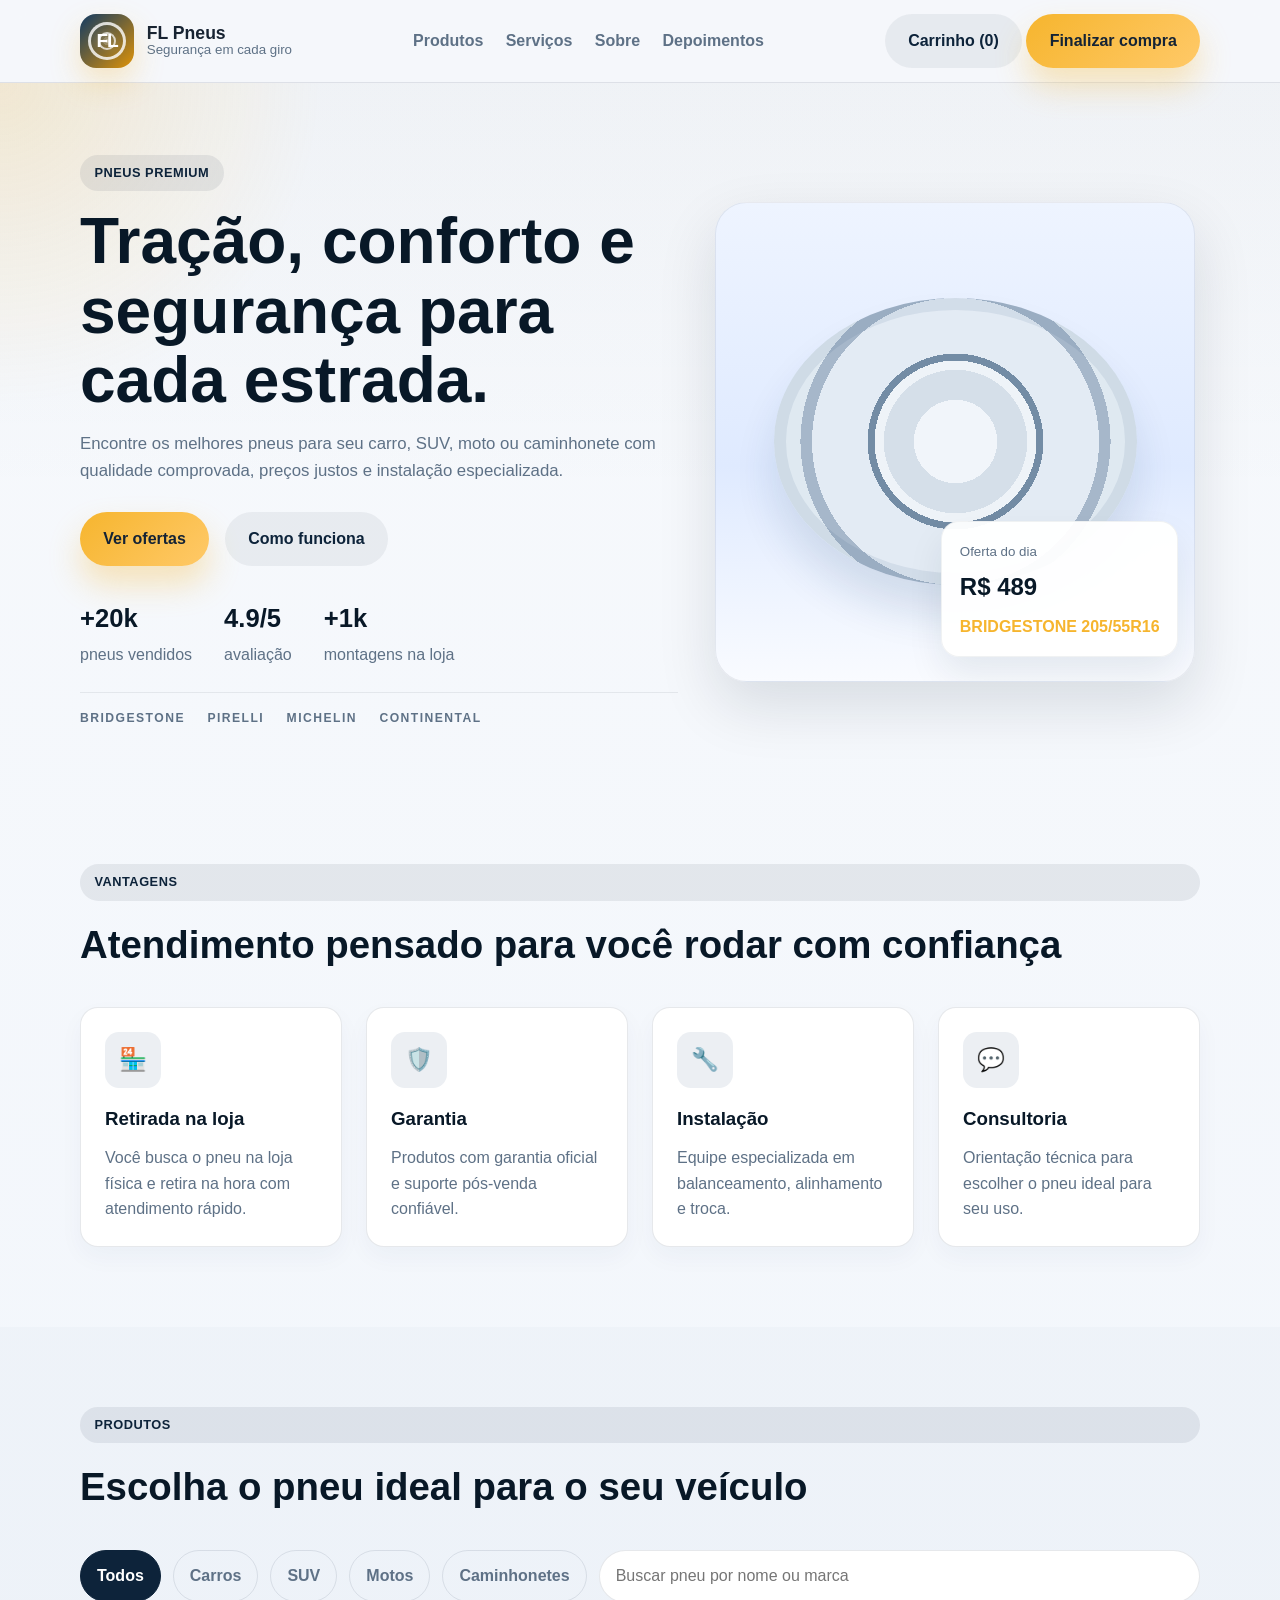
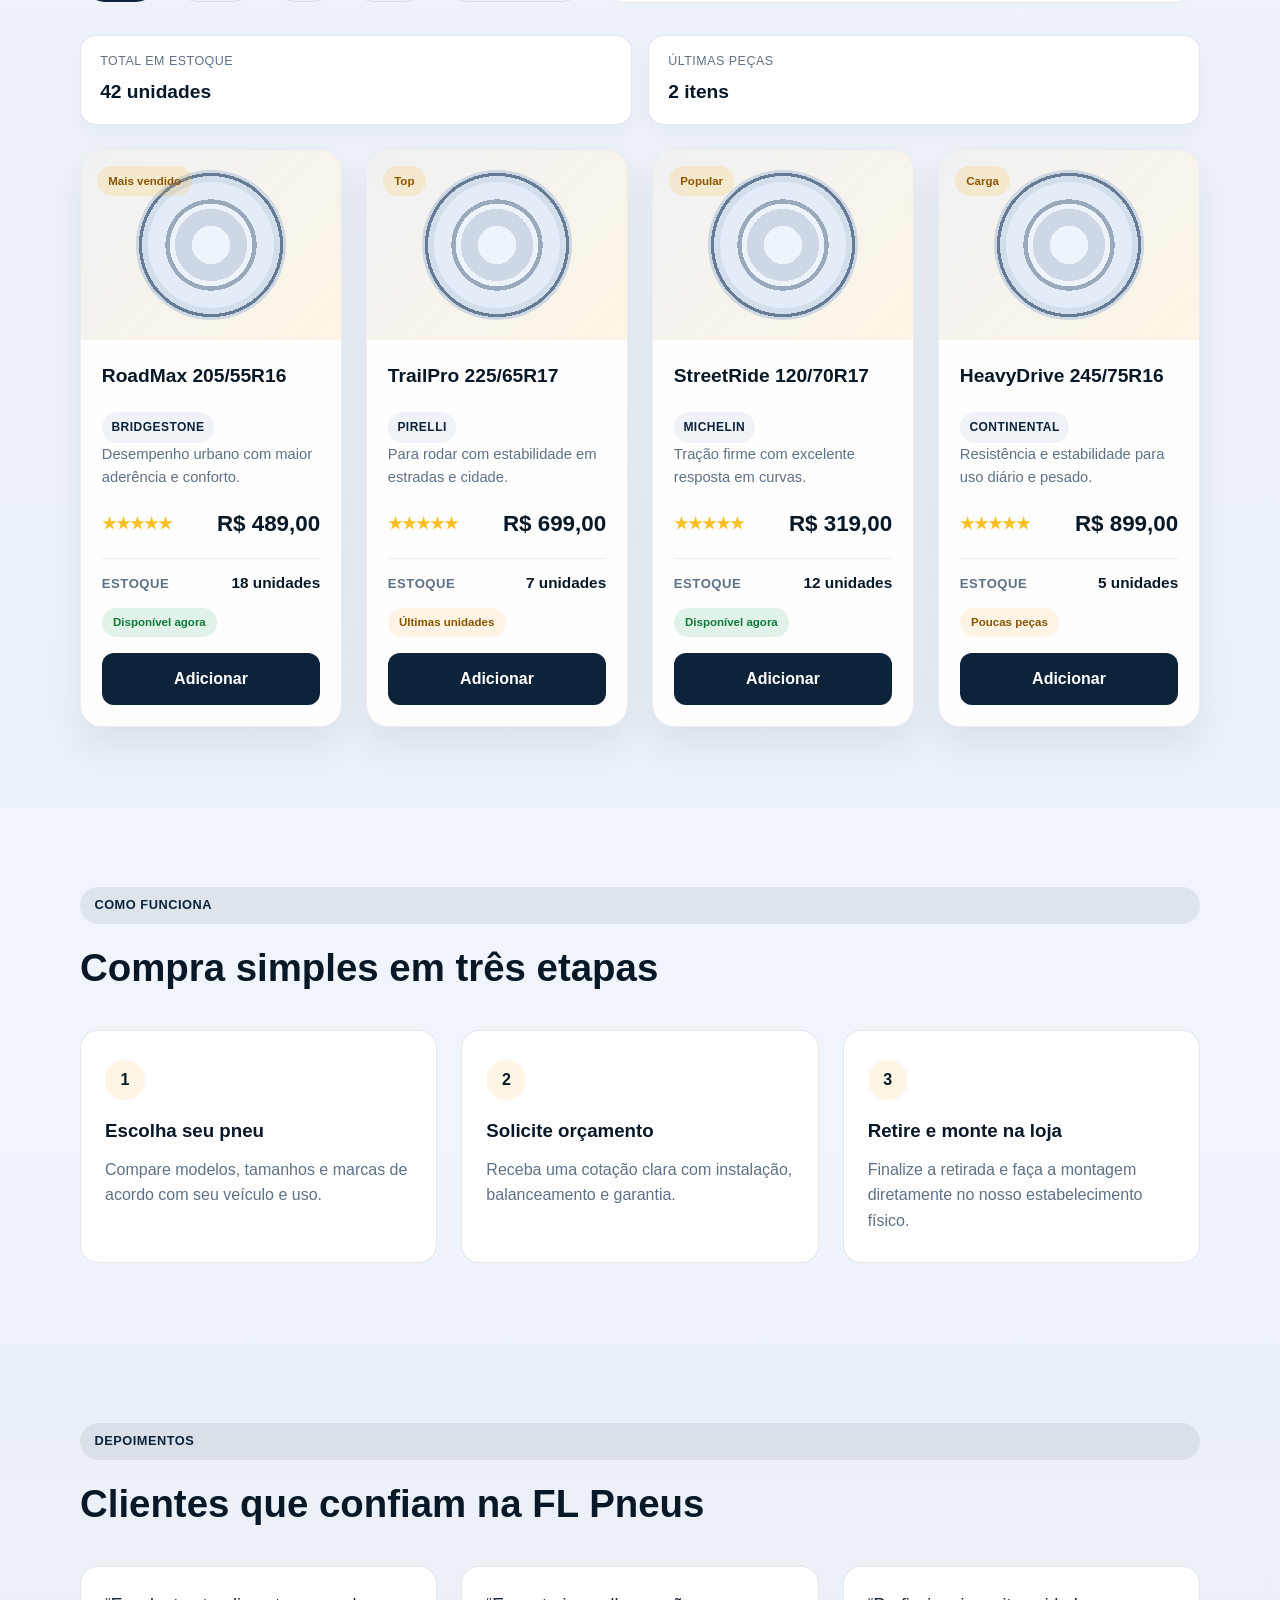
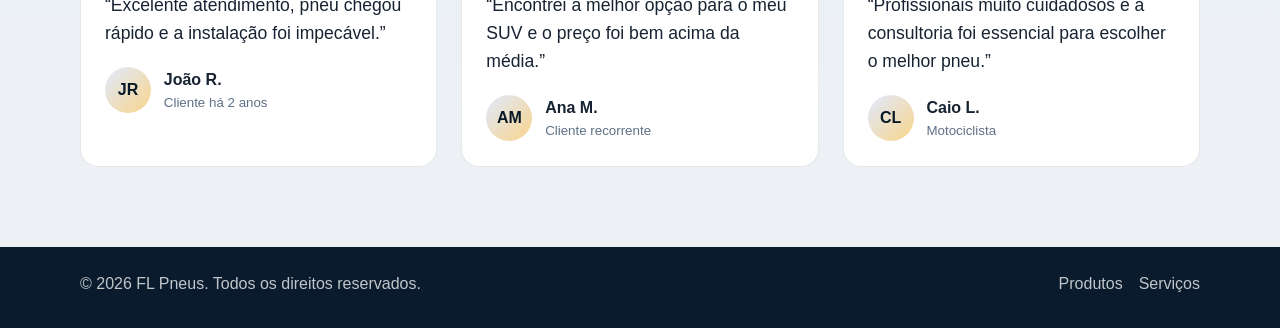
==== index.html @ 1fba789c "Publish FL Pneus static demo" ====
<!DOCTYPE html>
<html lang="pt-BR">
  <head>
    <meta charset="UTF-8" />
    <meta name="viewport" content="width=device-width, initial-scale=1.0" />
    <meta
      name="description"
      content="FL Pneus oferece pneus, rodas e serviços de instalação com atendimento rápido e confiança."
    />
    <title>FL Pneus | Venda e Instalação de Pneus</title>
    <link rel="stylesheet" href="styles.css" />
  </head>
  <body>
    <header class="site-header">
      <div class="container">
        <div class="brand" aria-label="FL Pneus logo">
          <span class="brand-mark">FL</span>
          <div class="brand-text">
            <strong>FL Pneus</strong>
            <small>Segurança em cada giro</small>
          </div>
        </div>

        <nav class="nav" aria-label="Menu principal">
          <a href="#produtos">Produtos</a>
          <a href="#servicos">Serviços</a>
          <a href="#sobre">Sobre</a>
          <a href="#depoimentos">Depoimentos</a>
        </nav>

        <div class="header-actions">
          <button class="btn btn-secondary cart-button" type="button">
            Carrinho (<span id="cartCount">0</span>)
          </button>
          <a class="btn btn-primary" href="checkout.html">Finalizar compra</a>
        </div>
        <button class="menu-toggle" aria-label="Abrir menu">☰</button>
      </div>
    </header>

    <main>
      <section class="hero">
        <div class="container hero-grid">
          <div class="hero-copy">
            <span class="badge">Pneus premium</span>
            <h1>Tração, conforto e segurança para cada estrada.</h1>
            <p>
              Encontre os melhores pneus para seu carro, SUV, moto ou caminhonete com
              qualidade comprovada, preços justos e instalação especializada.
            </p>

            <div class="cta-row">
              <a class="btn btn-primary" href="#produtos">Ver ofertas</a>
              <a class="btn btn-secondary" href="#servicos">Como funciona</a>
            </div>

            <ul class="hero-stats" aria-label="Estatísticas da loja">
              <li>
                <strong>+20k</strong>
                <span>pneus vendidos</span>
              </li>
              <li>
                <strong>4.9/5</strong>
                <span>avaliação</span>
              </li>
              <li>
                <strong>+1k</strong>
                <span>montagens na loja</span>
              </li>
            </ul>

            <div class="trust-bar" aria-label="Marcas premium">
              <span>BRIDGESTONE</span>
              <span>PIRELLI</span>
              <span>MICHELIN</span>
              <span>CONTINENTAL</span>
            </div>
          </div>

          <div class="hero-visual" aria-hidden="true">
            <div class="tire-scene">
              <div class="tire-ring"></div>
              <div class="hero-card">
                <small>Oferta do dia</small>
                <strong>R$ 489</strong>
                <span>BRIDGESTONE 205/55R16</span>
              </div>
            </div>
          </div>
        </div>
      </section>

      <section class="features" id="servicos">
        <div class="container">
          <div class="section-head">
            <span class="eyebrow">Vantagens</span>
            <h2>Atendimento pensado para você rodar com confiança</h2>
          </div>

          <div class="feature-grid">
            <article class="feature">
              <div class="feature-icon">🏪</div>
              <h3>Retirada na loja</h3>
              <p>Você busca o pneu na loja física e retira na hora com atendimento rápido.</p>
            </article>

            <article class="feature">
              <div class="feature-icon">🛡️</div>
              <h3>Garantia</h3>
              <p>Produtos com garantia oficial e suporte pós-venda confiável.</p>
            </article>

            <article class="feature">
              <div class="feature-icon">🔧</div>
              <h3>Instalação</h3>
              <p>Equipe especializada em balanceamento, alinhamento e troca.</p>
            </article>

            <article class="feature">
              <div class="feature-icon">💬</div>
              <h3>Consultoria</h3>
              <p>Orientação técnica para escolher o pneu ideal para seu uso.</p>
            </article>
          </div>
        </div>
      </section>

      <section class="products" id="produtos">
        <div class="container">
          <div class="section-head">
            <span class="eyebrow">Produtos</span>
            <h2>Escolha o pneu ideal para o seu veículo</h2>
          </div>

          <div class="filter-bar" aria-label="Filtros de categoria">
            <button class="filter-btn active" data-filter="all">Todos</button>
            <button class="filter-btn" data-filter="carro">Carros</button>
            <button class="filter-btn" data-filter="suv">SUV</button>
            <button class="filter-btn" data-filter="moto">Motos</button>
            <button class="filter-btn" data-filter="caminhao">Caminhonetes</button>
            <input type="search" id="searchInput" class="search-input" placeholder="Buscar pneu por nome ou marca" aria-label="Buscar pneu" />
          </div>

          <div class="stock-summary" aria-label="Resumo do estoque">
            <div>
              <span>Total em estoque</span>
              <strong id="totalStock">0 unidades</strong>
            </div>
            <div>
              <span>Últimas peças</span>
              <strong id="lowStockCount">0 itens</strong>
            </div>
          </div>

          <div class="product-grid" id="productGrid"></div>

          <aside class="cart-panel" id="cartPanel" aria-label="Carrinho de compras">
            <div class="cart-header">
              <h3>Carrinho</h3>
              <button type="button" class="cart-close" id="cartClose">×</button>
            </div>
            <div id="cartItems" class="cart-items"></div>
            <div class="cart-footer">
              <div class="cart-total">
                <span>Total</span>
                <strong id="cartTotal">R$ 0,00</strong>
              </div>
              <div class="cart-actions">
                <button type="button" class="btn btn-secondary" id="clearCartBtn">Limpar carrinho</button>
                <a class="btn btn-primary" id="whatsappOrder" href="#" target="_blank" rel="noreferrer">
                  Enviar no WhatsApp
                </a>
              </div>
            </div>
          </aside>
        </div>
      </section>

      <section class="steps" id="sobre">
        <div class="container">
          <div class="section-head">
            <span class="eyebrow">Como funciona</span>
            <h2>Compra simples em três etapas</h2>
          </div>

          <div class="step-grid">
            <article class="step">
              <div class="step-number">1</div>
              <h3>Escolha seu pneu</h3>
              <p>Compare modelos, tamanhos e marcas de acordo com seu veículo e uso.</p>
            </article>

            <article class="step">
              <div class="step-number">2</div>
              <h3>Solicite orçamento</h3>
              <p>Receba uma cotação clara com instalação, balanceamento e garantia.</p>
            </article>

            <article class="step">
              <div class="step-number">3</div>
              <h3>Retire e monte na loja</h3>
              <p>Finalize a retirada e faça a montagem diretamente no nosso estabelecimento físico.</p>
            </article>
          </div>
        </div>
      </section>

      <section class="testimonials" id="depoimentos">
        <div class="container">
          <div class="section-head">
            <span class="eyebrow">Depoimentos</span>
            <h2>Clientes que confiam na FL Pneus</h2>
          </div>

          <div class="testimonial-grid">
            <article class="testimonial">
              <p class="quote">
                “Excelente atendimento, pneu chegou rápido e a instalação foi impecável.”
              </p>
              <div class="person">
                <div class="avatar">JR</div>
                <div>
                  <strong>João R.</strong>
                  <small>Cliente há 2 anos</small>
                </div>
              </div>
            </article>

            <article class="testimonial">
              <p class="quote">
                “Encontrei a melhor opção para o meu SUV e o preço foi bem acima da média.”
              </p>
              <div class="person">
                <div class="avatar">AM</div>
                <div>
                  <strong>Ana M.</strong>
                  <small>Cliente recorrente</small>
                </div>
              </div>
            </article>

            <article class="testimonial">
              <p class="quote">
                “Profissionais muito cuidadosos e a consultoria foi essencial para escolher o melhor pneu.”
              </p>
              <div class="person">
                <div class="avatar">CL</div>
                <div>
                  <strong>Caio L.</strong>
                  <small>Motociclista</small>
                </div>
              </div>
            </article>
          </div>
        </div>
      </section>

    </main>

    <footer class="site-footer">
      <div class="container">
        <p>© <span id="year"></span> FL Pneus. Todos os direitos reservados.</p>
        <div class="footer-links">
          <a href="#produtos">Produtos</a>
          <a href="#servicos">Serviços</a>
        </div>
      </div>
    </footer>

    <script src="script.js"></script>
  </body>
</html>
---- styles.css ----
:root {
  --bg: #f4f7fb;
  --surface: #ffffff;
  --surface-alt: #edf3ff;
  --primary: #0d233a;
  --primary-strong: #081827;
  --primary-soft: #123a63;
  --accent: #f6b52e;
  --accent-strong: #df9307;
  --text: #172332;
  --muted: #5e7186;
  --border: rgba(13, 35, 58, 0.1);
  --shadow: 0 24px 60px rgba(8, 24, 39, 0.12);
  --shadow-soft: 0 18px 36px rgba(9, 33, 55, 0.08);
}

* {
  box-sizing: border-box;
  margin: 0;
  padding: 0;
}

html {
  scroll-behavior: smooth;
}

body {
  font-family: "Segoe UI", Arial, sans-serif;
  background: linear-gradient(180deg, #f7f9fc 0%, #edf3fb 100%);
  color: var(--text);
  line-height: 1.6;
}

a {
  text-decoration: none;
  color: inherit;
}

img {
  max-width: 100%;
  display: block;
}

button {
  font: inherit;
  cursor: pointer;
}

.container {
  width: min(1120px, calc(100% - 2rem));
  margin: 0 auto;
}

.site-header {
  position: sticky;
  top: 0;
  z-index: 20;
  backdrop-filter: blur(12px);
  background: rgba(244, 247, 251, 0.82);
  border-bottom: 1px solid var(--border);
}

.site-header .container {
  display: flex;
  align-items: center;
  justify-content: space-between;
  min-height: 82px;
  gap: 1rem;
}

.brand {
  display: flex;
  align-items: center;
  gap: 0.8rem;
}

.brand-mark {
  position: relative;
  width: 54px;
  height: 54px;
  display: grid;
  place-items: center;
  border-radius: 16px;
  background: linear-gradient(135deg, var(--primary-soft), var(--accent-strong));
  color: white;
  font-weight: 900;
  letter-spacing: -0.06em;
  box-shadow: 0 14px 30px rgba(246, 181, 46, 0.28);
  overflow: hidden;
  z-index: 0;
}

.brand-mark::before,
.brand-mark::after {
  content: "";
  position: absolute;
  inset: 8px;
  border-radius: 50%;
  border: 3px solid rgba(255, 255, 255, 0.8);
  background: radial-gradient(circle at center, rgba(255,255,255,0.18) 0 18%, transparent 19% 100%);
}

.brand-mark::after {
  inset: 18px;
  border-width: 2px;
  border-color: rgba(255, 255, 255, 0.72);
  background: radial-gradient(circle at center, rgba(255,255,255,0.24) 0 20%, transparent 21% 100%);
}

.brand-mark {
  text-shadow: 0 0 10px rgba(255, 255, 255, 0.3);
}

.brand-mark {
  font-size: 1.2rem;
}

.brand-mark > * {
  position: relative;
  z-index: 1;
}

.brand-text {
  display: flex;
  flex-direction: column;
  line-height: 1.1;
}

.brand-text strong {
  font-size: 1.1rem;
}

.brand-text small {
  color: var(--muted);
}

.nav {
  display: flex;
  align-items: center;
  gap: 1.4rem;
  font-weight: 600;
  color: var(--muted);
}

.nav a:hover {
  color: var(--primary);
}

.btn {
  display: inline-flex;
  align-items: center;
  justify-content: center;
  padding: 0.9rem 1.45rem;
  border: none;
  border-radius: 999px;
  font-weight: 700;
  transition: transform 0.2s ease, box-shadow 0.2s ease;
}

.btn:hover {
  transform: translateY(-2px);
}

.btn-primary {
  background: linear-gradient(135deg, var(--accent), #ffc968);
  color: #142335;
  box-shadow: 0 18px 32px rgba(246, 181, 46, 0.32);
}

.btn-secondary {
  background: rgba(13, 35, 58, 0.06);
  color: var(--primary);
}

.menu-toggle {
  display: none;
  width: 44px;
  height: 44px;
  border-radius: 12px;
  background: var(--surface);
  border: 1px solid var(--border);
  color: var(--primary);
  font-size: 1.4rem;
}

.cart-button {
  border: none;
}

.hero {
  padding: 4.5rem 0 3.5rem;
  background:
    radial-gradient(circle at top left, rgba(246, 181, 46, 0.18), transparent 22%),
    linear-gradient(180deg, rgba(13, 35, 58, 0.03), transparent 60%);
}

.hero-grid {
  display: grid;
  grid-template-columns: 1.1fr 0.9fr;
  align-items: center;
  gap: 2rem;
}

.badge,
.eyebrow {
  display: inline-flex;
  align-items: center;
  gap: 0.5rem;
  padding: 0.5rem 0.9rem;
  border-radius: 999px;
  background: rgba(13, 35, 58, 0.08);
  color: var(--primary);
  font-size: 0.8rem;
  font-weight: 700;
  letter-spacing: 0.04em;
  text-transform: uppercase;
}

.hero-copy h1 {
  font-size: clamp(2.5rem, 5vw, 4.4rem);
  line-height: 1.08;
  margin-top: 1rem;
  color: var(--primary-strong);
}

.hero-copy p {
  margin-top: 1rem;
  max-width: 600px;
  color: var(--muted);
  font-size: 1.05rem;
}

.cta-row {
  display: flex;
  gap: 1rem;
  flex-wrap: wrap;
  margin-top: 1.7rem;
}

.hero-stats {
  list-style: none;
  display: flex;
  gap: 2rem;
  margin-top: 2rem;
  flex-wrap: wrap;
}

.hero-stats li {
  display: flex;
  flex-direction: column;
  gap: 0.2rem;
}

.hero-stats strong {
  font-size: 1.6rem;
  color: var(--primary-strong);
}

.hero-stats span {
  color: var(--muted);
}

.trust-bar {
  display: flex;
  flex-wrap: wrap;
  gap: 0.8rem 1.4rem;
  margin-top: 1.5rem;
  padding-top: 1rem;
  border-top: 1px solid rgba(13, 35, 58, 0.08);
  color: var(--muted);
  font-size: 0.76rem;
  letter-spacing: 0.12em;
  text-transform: uppercase;
  font-weight: 700;
}

.hero-visual {
  position: relative;
  min-height: 500px;
  display: grid;
  place-items: center;
}

.tire-scene {
  position: relative;
  width: min(480px, 100%);
  aspect-ratio: 1;
  border-radius: 32px;
  background: linear-gradient(180deg, #eef4ff, #dfeaff 55%, #f9fbff);
  box-shadow: var(--shadow);
  overflow: hidden;
  border: 1px solid rgba(13, 35, 58, 0.08);
}

.tire-ring {
  position: absolute;
  inset: 20% 12%;
  border-radius: 50%;
  background: radial-gradient(circle at center, #f1f5fa 0 18%, #d5dfe9 18% 31%, #eef3f8 31% 35%, #738ca5 35% 38%, #e3ebf4 38% 62%, #a6b7ca 62% 67%, #dfe9f1 67% 100%);
  box-shadow: inset 0 0 0 12px rgba(13, 59, 102, 0.08), 0 30px 40px rgba(13, 59, 102, 0.12);
}

.hero-card {
  position: absolute;
  right: 1rem;
  bottom: 1.5rem;
  background: rgba(255, 255, 255, 0.96);
  padding: 1rem 1.1rem;
  border-radius: 18px;
  box-shadow: var(--shadow-soft);
  min-width: 220px;
  border: 1px solid rgba(13, 35, 58, 0.06);
}

.hero-card small {
  color: var(--muted);
}

.hero-card strong {
  display: block;
  margin: 0.3rem 0 0.45rem;
  font-size: 1.5rem;
  color: var(--primary-strong);
}

.hero-card span {
  color: var(--accent);
  font-weight: 700;
}

.features,
.products,
.steps,
.testimonials,
.contact {
  padding: 5rem 0;
}

.section-head {
  display: flex;
  flex-direction: column;
  gap: 0.8rem;
  margin-bottom: 2rem;
}

.section-head h2 {
  font-size: clamp(2rem, 3vw, 3rem);
  color: var(--primary-strong);
}

.feature-grid,
.product-grid,
.step-grid,
.testimonial-grid,
.contact-grid {
  display: grid;
  gap: 1.5rem;
}

.feature-grid {
  grid-template-columns: repeat(4, minmax(0, 1fr));
}

.feature {
  background: var(--surface);
  padding: 1.5rem;
  border: 1px solid var(--border);
  border-radius: 18px;
  box-shadow: 0 10px 25px rgba(13, 59, 102, 0.04);
}

.feature-icon {
  width: 56px;
  height: 56px;
  display: grid;
  place-items: center;
  border-radius: 14px;
  background: rgba(13, 59, 102, 0.08);
  font-size: 1.4rem;
  margin-bottom: 1rem;
}

.feature h3 {
  margin-bottom: 0.7rem;
  color: var(--primary-strong);
}

.feature p {
  color: var(--muted);
}

.products {
  background: rgba(13, 59, 102, 0.02);
}

.filter-bar {
  display: flex;
  align-items: center;
  gap: 0.75rem;
  flex-wrap: wrap;
  margin-bottom: 2rem;
}

.search-input {
  flex: 1 1 220px;
  min-width: 210px;
  border: 1px solid var(--border);
  background: var(--surface);
  border-radius: 999px;
  padding: 0.8rem 1rem;
  color: var(--text);
  font: inherit;
}

.filter-btn {
  border: 1px solid var(--border);
  background: transparent;
  color: var(--muted);
  padding: 0.75rem 1rem;
  border-radius: 999px;
  font-weight: 700;
}

.filter-btn.active {
  background: var(--primary);
  border-color: var(--primary);
  color: white;
}

.product-grid {
  grid-template-columns: repeat(4, minmax(0, 1fr));
}

.stock-summary {
  display: grid;
  grid-template-columns: repeat(2, minmax(180px, 1fr));
  gap: 1rem;
  margin-bottom: 1.5rem;
}

.stock-summary > div {
  background: var(--surface);
  border: 1px solid var(--border);
  border-radius: 16px;
  padding: 1rem 1.2rem;
  display: flex;
  flex-direction: column;
  gap: 0.35rem;
  box-shadow: 0 10px 22px rgba(13, 59, 102, 0.04);
}

.stock-summary span {
  color: var(--muted);
  font-size: 0.78rem;
  text-transform: uppercase;
  letter-spacing: 0.04em;
}

.stock-summary strong {
  color: var(--primary-strong);
  font-size: 1.2rem;
}

.product-card {
  display: flex;
  flex-direction: column;
  background: rgba(255, 255, 255, 0.92);
  border-radius: 22px;
  border: 1px solid rgba(13, 35, 58, 0.08);
  overflow: hidden;
  box-shadow: var(--shadow-soft);
  transition: transform 0.2s ease, box-shadow 0.2s ease;
}

.product-card:hover {
  transform: translateY(-6px);
  box-shadow: 0 22px 38px rgba(8, 24, 39, 0.12);
}

.product-card:hover {
  transform: translateY(-5px);
}

.product-card.hidden {
  display: none;
}

.product-card .product-visual {
  min-height: 190px;
  background: linear-gradient(135deg, rgba(13, 35, 58, 0.06), rgba(246, 181, 46, 0.12));
  display: grid;
  place-items: center;
  position: relative;
}

.tire {
  width: 150px;
  height: 150px;
  border-radius: 50%;
  background: radial-gradient(circle at center, #eef4fb 0 18%, #cdd8e4 18% 34%, #ecf3fb 34% 39%, #9aa9bb 39% 43%, #e4edf7 43% 65%, #6f8199 65% 68%, #dde4ee 68% 100%);
  box-shadow: inset 0 0 0 12px rgba(13, 59, 102, 0.08);
}

.product-image {
  width: 100%;
  height: 190px;
  object-fit: contain;
  padding: 0.8rem;
}

.image-preview-wrap {
  max-width: 240px;
  padding: 0.75rem;
  border: 1px solid var(--border);
  border-radius: 12px;
  background: #f8fafd;
}

.admin-image-preview {
  display: block;
  width: 100%;
  height: 150px;
  object-fit: contain;
}

.product-badge {
  position: absolute;
  top: 1rem;
  left: 1rem;
  padding: 0.35rem 0.7rem;
  border-radius: 999px;
  background: rgba(246, 181, 46, 0.18);
  color: #8a5603;
  font-size: 0.72rem;
  font-weight: 800;
}

.product-body {
  padding: 1.3rem;
}

.product-body h3 {
  font-size: 1.2rem;
  margin-bottom: 0.5rem;
  color: var(--primary-strong);
}

.product-body p {
  color: var(--muted);
  font-size: 0.92rem;
}

.product-brand {
  display: inline-block;
  margin-top: 0.8rem;
  font-size: 0.75rem;
  font-weight: 700;
  letter-spacing: 0.04em;
  text-transform: uppercase;
  color: var(--primary);
  background: rgba(13, 59, 102, 0.06);
  padding: 0.35rem 0.6rem;
  border-radius: 999px;
}

.product-meta {
  display: flex;
  align-items: center;
  justify-content: space-between;
  margin-top: 1rem;
}

.stars {
  color: #fbbf24;
  font-weight: 700;
}

.price {
  font-size: 1.4rem;
  font-weight: 800;
  color: var(--primary-strong);
}

.stock-row {
  display: flex;
  align-items: center;
  justify-content: space-between;
  gap: 0.75rem;
  margin-top: 1rem;
  padding-top: 0.8rem;
  border-top: 1px solid rgba(13, 59, 102, 0.08);
}

.stock-label {
  color: var(--muted);
  font-size: 0.82rem;
  font-weight: 700;
  text-transform: uppercase;
  letter-spacing: 0.04em;
}

.stock-count {
  color: var(--primary-strong);
  font-size: 0.96rem;
}

.stock-status {
  display: inline-flex;
  align-items: center;
  margin-top: 0.75rem;
  border-radius: 999px;
  padding: 0.32rem 0.7rem;
  font-size: 0.72rem;
  font-weight: 700;
}

.stock-status.in-stock {
  background: rgba(22, 163, 74, 0.12);
  color: #0f7a3a;
}

.stock-status.low-stock {
  background: rgba(247, 169, 42, 0.12);
  color: #8a5400;
}

.order-btn {
  margin-top: 1rem;
  width: 100%;
  border: none;
  border-radius: 12px;
  padding: 0.85rem 1rem;
  background: var(--primary);
  color: white;
  font-weight: 700;
}

.order-btn:disabled {
  opacity: 0.5;
  cursor: not-allowed;
}

.cart-panel {
  display: none;
  background: var(--surface);
  border: 1px solid var(--border);
  border-radius: 20px;
  box-shadow: var(--shadow);
  margin-top: 1.5rem;
  overflow: hidden;
}

.cart-panel.open {
  display: block;
}

.cart-header {
  display: flex;
  align-items: center;
  justify-content: space-between;
  padding: 1rem 1.2rem;
  background: rgba(13, 59, 102, 0.04);
  border-bottom: 1px solid var(--border);
}

.cart-header h3 {
  color: var(--primary-strong);
}

.cart-close {
  border: none;
  background: transparent;
  font-size: 1.8rem;
  color: var(--primary-strong);
  line-height: 1;
  cursor: pointer;
}

.cart-items {
  padding: 1rem 1.2rem;
  display: grid;
  gap: 0.8rem;
}

.cart-item {
  display: flex;
  justify-content: space-between;
  gap: 1rem;
  align-items: center;
  padding: 0.8rem 0;
  border-bottom: 1px solid rgba(13, 59, 102, 0.08);
}

.cart-item:last-child {
  border-bottom: none;
}

.cart-item small {
  color: var(--muted);
  display: block;
}

.cart-footer {
  padding: 1rem 1.2rem 1.2rem;
  border-top: 1px solid var(--border);
}

.cart-total {
  display: flex;
  justify-content: space-between;
  align-items: center;
  margin-bottom: 0.75rem;
  color: var(--primary-strong);
}

.cart-actions {
  display: flex;
  gap: 0.75rem;
  flex-wrap: wrap;
}

.cart-actions .btn {
  flex: 1 1 160px;
}

.whatsapp-float {
  position: fixed;
  right: 1.2rem;
  bottom: 1.2rem;
  display: inline-flex;
  align-items: center;
  justify-content: center;
  background: #25d366;
  color: white;
  border-radius: 999px;
  padding: 0.95rem 1.2rem;
  font-weight: 800;
  box-shadow: 0 20px 35px rgba(37, 211, 102, 0.28);
  z-index: 30;
}

.step-grid {
  grid-template-columns: repeat(3, minmax(0, 1fr));
}

.step {
  background: var(--surface);
  border: 1px solid var(--border);
  border-radius: 18px;
  padding: 1.8rem 1.5rem;
}

.step-number {
  width: 40px;
  height: 40px;
  display: grid;
  place-items: center;
  border-radius: 50%;
  background: rgba(247, 169, 42, 0.12);
  color: var(--primary-strong);
  font-weight: 800;
  margin-bottom: 1rem;
}

.step h3 {
  margin-bottom: 0.7rem;
  color: var(--primary-strong);
}

.step p {
  color: var(--muted);
}

.testimonials {
  background: linear-gradient(180deg, rgba(13, 59, 102, 0.02), rgba(247, 169, 42, 0.03));
}

.testimonial-grid {
  grid-template-columns: repeat(3, minmax(0, 1fr));
}

.testimonial {
  background: var(--surface);
  border-radius: 18px;
  border: 1px solid var(--border);
  padding: 1.5rem;
}

.quote {
  font-size: 1.1rem;
  color: var(--text);
  margin-bottom: 1.2rem;
}

.person {
  display: flex;
  align-items: center;
  gap: 0.8rem;
}

.avatar {
  width: 46px;
  height: 46px;
  border-radius: 50%;
  display: grid;
  place-items: center;
  font-weight: 700;
  background: linear-gradient(135deg, #dfeaff, #f9d48a);
  color: var(--primary-strong);
}

.person small {
  display: block;
  color: var(--muted);
}

.contact {
  padding-top: 2rem;
}

.contact-card {
  background: linear-gradient(135deg, var(--primary), #0f3d6e 42%, #0c5b90 100%);
  padding: 2rem;
  border-radius: 24px;
  box-shadow: 0 26px 48px rgba(11, 36, 59, 0.25);
}

.contact-grid {
  grid-template-columns: 1.05fr 0.95fr;
  align-items: center;
}

.contact-copy {
  color: white;
}

.contact-copy h2 {
  font-size: clamp(2rem, 3vw, 2.8rem);
  margin: 1rem 0;
}

.contact-copy p {
  color: rgba(255, 255, 255, 0.8);
  max-width: 540px;
}

.contact-list {
  list-style: none;
  margin-top: 1.2rem;
  display: flex;
  flex-direction: column;
  gap: 0.8rem;
  color: rgba(255, 255, 255, 0.9);
}

.form-box {
  background: rgba(255, 255, 255, 0.95);
  border-radius: 18px;
  padding: 1.2rem;
  display: grid;
  gap: 0.9rem;
}

.form-box input,
.form-box textarea {
  width: 100%;
  border: 1px solid rgba(13, 59, 102, 0.12);
  background: #f8fafd;
  border-radius: 12px;
  padding: 0.9rem 1rem;
  font: inherit;
  resize: vertical;
}

.form-box .btn-primary {
  width: 100%;
}

.admin-panel {
  padding: 0 0 5rem;
}

.admin-form {
  background: var(--surface);
  border: 1px solid var(--border);
  border-radius: 20px;
  padding: 1.5rem;
  box-shadow: 0 14px 28px rgba(13, 59, 102, 0.04);
}

.form-grid {
  display: grid;
  grid-template-columns: repeat(2, minmax(0, 1fr));
  gap: 1rem;
}

.admin-form label {
  display: flex;
  flex-direction: column;
  gap: 0.5rem;
  color: var(--primary-strong);
  font-weight: 600;
}

.admin-form input,
.admin-form select {
  width: 100%;
  border: 1px solid rgba(13, 59, 102, 0.12);
  background: #f8fafd;
  border-radius: 12px;
  padding: 0.9rem 1rem;
  font: inherit;
}

.admin-actions {
  display: flex;
  align-items: end;
  gap: 1rem;
  margin-top: 1rem;
}

.admin-actions label {
  flex: 1;
}

.admin-list-panel {
  background: var(--surface);
  border: 1px solid var(--border);
  border-radius: 20px;
  padding: 1.2rem;
  margin-top: 1.5rem;
  box-shadow: 0 14px 28px rgba(13, 59, 102, 0.04);
}

.admin-list-header {
  display: flex;
  align-items: center;
  justify-content: space-between;
  gap: 1rem;
  margin-bottom: 1rem;
  color: var(--primary-strong);
}

.admin-list {
  display: grid;
  gap: 0.9rem;
}

.admin-item {
  display: grid;
  grid-template-columns: 1.3fr 0.7fr 0.7fr 1fr auto;
  align-items: center;
  gap: 0.75rem;
  background: rgba(13, 59, 102, 0.02);
  border: 1px solid rgba(13, 59, 102, 0.08);
  border-radius: 14px;
  padding: 0.9rem 1rem;
}

.admin-item strong {
  color: var(--primary-strong);
}

.admin-item span {
  color: var(--muted);
  font-size: 0.92rem;
}

.admin-actions-buttons {
  display: flex;
  gap: 0.5rem;
  justify-content: flex-end;
}

.admin-btn {
  border: none;
  border-radius: 10px;
  padding: 0.6rem 0.75rem;
  font-weight: 700;
}

.admin-btn.edit {
  background: rgba(13, 59, 102, 0.08);
  color: var(--primary-strong);
}

.admin-btn.delete {
  background: rgba(220, 38, 38, 0.08);
  color: #b91c1c;
}

.admin-page,
.checkout-page {
  padding: 3rem 0 5rem;
}

.dashboard-grid {
  display: grid;
  grid-template-columns: 1.15fr 0.85fr;
  gap: 1.5rem;
  margin-bottom: 1.5rem;
}

.panel-box {
  background: var(--surface);
  border: 1px solid var(--border);
  border-radius: 20px;
  padding: 1.4rem;
  box-shadow: 0 14px 28px rgba(13, 59, 102, 0.04);
}

.panel-box h3 {
  color: var(--primary-strong);
  margin-bottom: 1rem;
}

.panel-header {
  display: flex;
  justify-content: space-between;
  align-items: center;
  gap: 1rem;
  margin-bottom: 1rem;
}

.compact-form {
  padding: 0;
  background: transparent;
  border: none;
  box-shadow: none;
}

.full-width {
  grid-column: 1 / -1;
}

.inventory-list,
.orders-list {
  display: grid;
  gap: 0.9rem;
}

.inventory-item,
.order-card,
.checkout-item {
  background: rgba(13, 59, 102, 0.02);
  border: 1px solid rgba(13, 59, 102, 0.08);
  border-radius: 14px;
  padding: 0.9rem 1rem;
}

.inventory-item {
  display: grid;
  gap: 0.6rem;
}

.inventory-item strong,
.order-header strong {
  color: var(--primary-strong);
}

.inventory-item span,
.inventory-meta span,
.order-body p {
  color: var(--muted);
}

.inventory-meta {
  display: flex;
  justify-content: space-between;
  align-items: center;
  gap: 0.75rem;
}

.inventory-actions {
  display: flex;
  justify-content: flex-end;
  gap: 0.5rem;
}

.order-card {
  display: grid;
  gap: 0.8rem;
}

.order-header {
  display: flex;
  align-items: center;
  justify-content: space-between;
  gap: 0.75rem;
}

.order-status {
  display: inline-flex;
  padding: 0.35rem 0.7rem;
  border-radius: 999px;
  background: rgba(22, 163, 74, 0.12);
  color: #0f7a3a;
  font-weight: 700;
  font-size: 0.72rem;
}

.order-body {
  display: grid;
  gap: 0.35rem;
}

.status-select-wrap {
  display: grid;
  gap: 0.4rem;
  color: var(--primary-strong);
  font-weight: 600;
}

.status-select {
  width: 100%;
  border: 1px solid rgba(13, 59, 102, 0.12);
  background: #f8fafd;
  border-radius: 12px;
  padding: 0.75rem 0.9rem;
  font: inherit;
}

.empty-state {
  color: var(--muted);
  padding: 1rem 0;
  text-align: center;
}

.status-page {
  padding: 4rem 0 5rem;
}

.status-shell {
  display: flex;
  justify-content: center;
}

.status-card {
  width: min(760px, 100%);
  background: var(--surface);
  border: 1px solid var(--border);
  border-radius: 22px;
  box-shadow: 0 18px 35px rgba(13, 59, 102, 0.05);
  padding: 2rem;
}

.status-card h1 {
  margin: 0.8rem 0 0.5rem;
  color: var(--primary-strong);
}

.status-copy {
  color: var(--muted);
  margin-bottom: 1.5rem;
}

.status-content {
  margin-bottom: 1.5rem;
}

.order-status-box {
  display: grid;
  gap: 0.8rem;
}

.order-status-row {
  display: flex;
  justify-content: space-between;
  gap: 1rem;
  padding: 0.8rem 0.9rem;
  background: rgba(13, 59, 102, 0.02);
  border: 1px solid rgba(13, 59, 102, 0.08);
  border-radius: 12px;
}

.order-status-row span {
  color: var(--muted);
}

.order-status-row strong {
  color: var(--primary-strong);
  text-align: right;
}

.total-row {
  background: rgba(247, 169, 42, 0.08);
}

.status-actions {
  display: flex;
  gap: 1rem;
  flex-wrap: wrap;
}

.checkout-grid {
  display: grid;
  grid-template-columns: 1.1fr 0.9fr;
  gap: 1.5rem;
  align-items: start;
}

.checkout-panel {
  background: var(--surface);
  border: 1px solid var(--border);
  border-radius: 20px;
  padding: 1.5rem;
  box-shadow: 0 18px 35px rgba(13, 59, 102, 0.05);
}

.checkout-panel h1,
.checkout-panel h2 {
  color: var(--primary-strong);
  margin: 0.8rem 0 1rem;
}

.checkout-items {
  display: grid;
  gap: 0.8rem;
  margin-bottom: 1rem;
}

.checkout-item {
  display: flex;
  justify-content: space-between;
  gap: 1rem;
  align-items: center;
}

.checkout-item small {
  display: block;
  color: var(--muted);
  margin-top: 0.2rem;
}

.checkout-summary {
  display: grid;
  gap: 0.5rem;
  padding: 0.9rem 0;
  border-top: 1px solid rgba(13, 59, 102, 0.08);
  border-bottom: 1px solid rgba(13, 59, 102, 0.08);
  margin-bottom: 1rem;
}

.summary-row {
  display: flex;
  align-items: center;
  justify-content: space-between;
  gap: 1rem;
  color: var(--muted);
}

.discount-row {
  color: #0f7a3a;
}

.checkout-total-box {
  display: flex;
  justify-content: space-between;
  align-items: center;
  padding-top: 1rem;
  color: var(--primary-strong);
  font-size: 1.1rem;
}

.checkout-form {
  display: grid;
  gap: 0.9rem;
}

.checkout-form label {
  display: grid;
  gap: 0.45rem;
  color: var(--primary-strong);
  font-weight: 600;
}

.payment-note {
  color: var(--muted);
  font-size: 0.86rem;
  line-height: 1.5;
  background: rgba(246, 181, 46, 0.08);
  border: 1px solid rgba(246, 181, 46, 0.2);
  border-radius: 12px;
  padding: 0.7rem 0.9rem;
}

.checkout-form input,
.checkout-form select,
.checkout-form textarea {
  width: 100%;
  border: 1px solid rgba(13, 59, 102, 0.12);
  background: #f8fafd;
  border-radius: 12px;
  padding: 0.85rem 1rem;
  font: inherit;
}

.session-badge {
  display: inline-flex;
  align-items: center;
  padding: 0.5rem 0.8rem;
  border-radius: 999px;
  background: rgba(13, 59, 102, 0.08);
  color: var(--primary-strong);
  font-size: 0.8rem;
  font-weight: 700;
}

.auth-page {
  padding: 4rem 0 5rem;
}

.auth-card-wrap {
  display: flex;
  justify-content: center;
}

.auth-card {
  width: min(520px, 100%);
  background: var(--surface);
  border: 1px solid var(--border);
  border-radius: 24px;
  box-shadow: 0 18px 35px rgba(13, 59, 102, 0.08);
  padding: 2rem;
}

.auth-card h1 {
  margin: 0.8rem 0 0.5rem;
  color: var(--primary-strong);
}

.auth-subtitle {
  color: var(--muted);
  margin-bottom: 1.5rem;
}

.auth-form {
  display: grid;
  gap: 1rem;
}

.auth-form label {
  display: grid;
  gap: 0.45rem;
  color: var(--primary-strong);
  font-weight: 600;
}

.auth-form input {
  width: 100%;
  border: 1px solid rgba(13, 59, 102, 0.12);
  background: #f8fafd;
  border-radius: 12px;
  padding: 0.9rem 1rem;
  font: inherit;
}

.auth-tip {
  display: grid;
  gap: 0.2rem;
  margin-top: 1.5rem;
  padding-top: 1rem;
  border-top: 1px solid rgba(13, 59, 102, 0.08);
  color: var(--muted);
}

.site-footer {
  padding: 1.5rem 0 2rem;
  background: #091b2d;
  color: rgba(255, 255, 255, 0.75);
}

.site-footer .container {
  display: flex;
  align-items: center;
  justify-content: space-between;
  gap: 1rem;
  flex-wrap: wrap;
}

.empty-cart {
  color: var(--muted);
  text-align: center;
  padding: 1rem 0;
}

.footer-links {
  display: flex;
  align-items: center;
  gap: 1rem;
  flex-wrap: wrap;
}

@media (max-width: 980px) {
  .hero-grid,
  .contact-grid,
  .feature-grid,
  .product-grid,
  .testimonial-grid,
  .step-grid {
    grid-template-columns: repeat(2, minmax(0, 1fr));
  }

  .hero-grid {
    grid-template-columns: 1fr;
  }

  .nav {
    position: absolute;
    top: calc(100% + 0.5rem);
    right: 1rem;
    left: 1rem;
    flex-direction: column;
    align-items: flex-start;
    padding: 1rem 1.1rem;
    border-radius: 16px;
    background: rgba(255, 255, 255, 0.96);
    border: 1px solid var(--border);
    box-shadow: var(--shadow);
    display: none;
  }

  .nav.is-open {
    display: flex;
  }

  .menu-toggle {
    display: inline-grid;
    place-items: center;
  }
}

@media (max-width: 640px) {
  .feature-grid,
  .product-grid,
  .testimonial-grid,
  .step-grid,
  .contact-grid {
    grid-template-columns: 1fr;
  }

  .site-header .container {
    min-height: 74px;
  }

  .hero {
    padding-top: 3rem;
  }

  .btn {
    width: 100%;
  }

  .cta-row {
    flex-direction: column;
  }

  .site-footer .container {
    flex-direction: column;
    align-items: flex-start;
  }
}
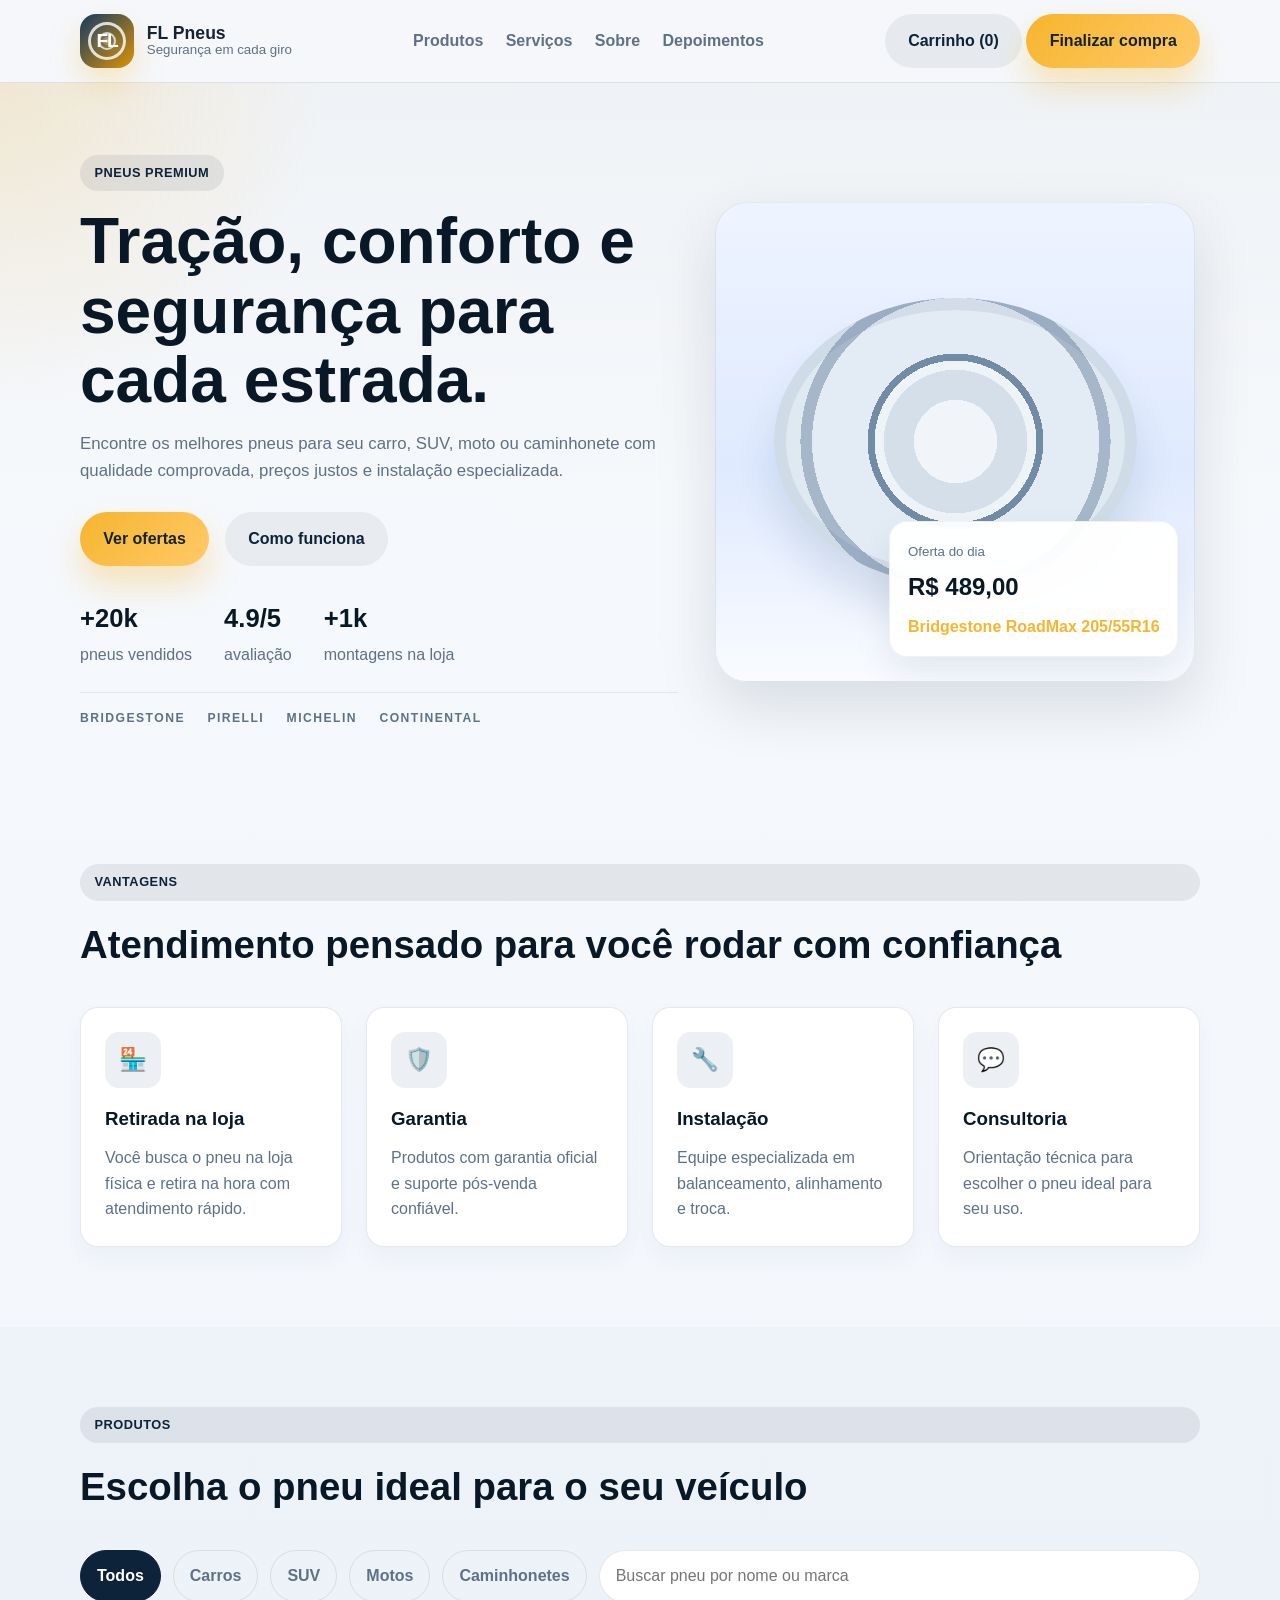
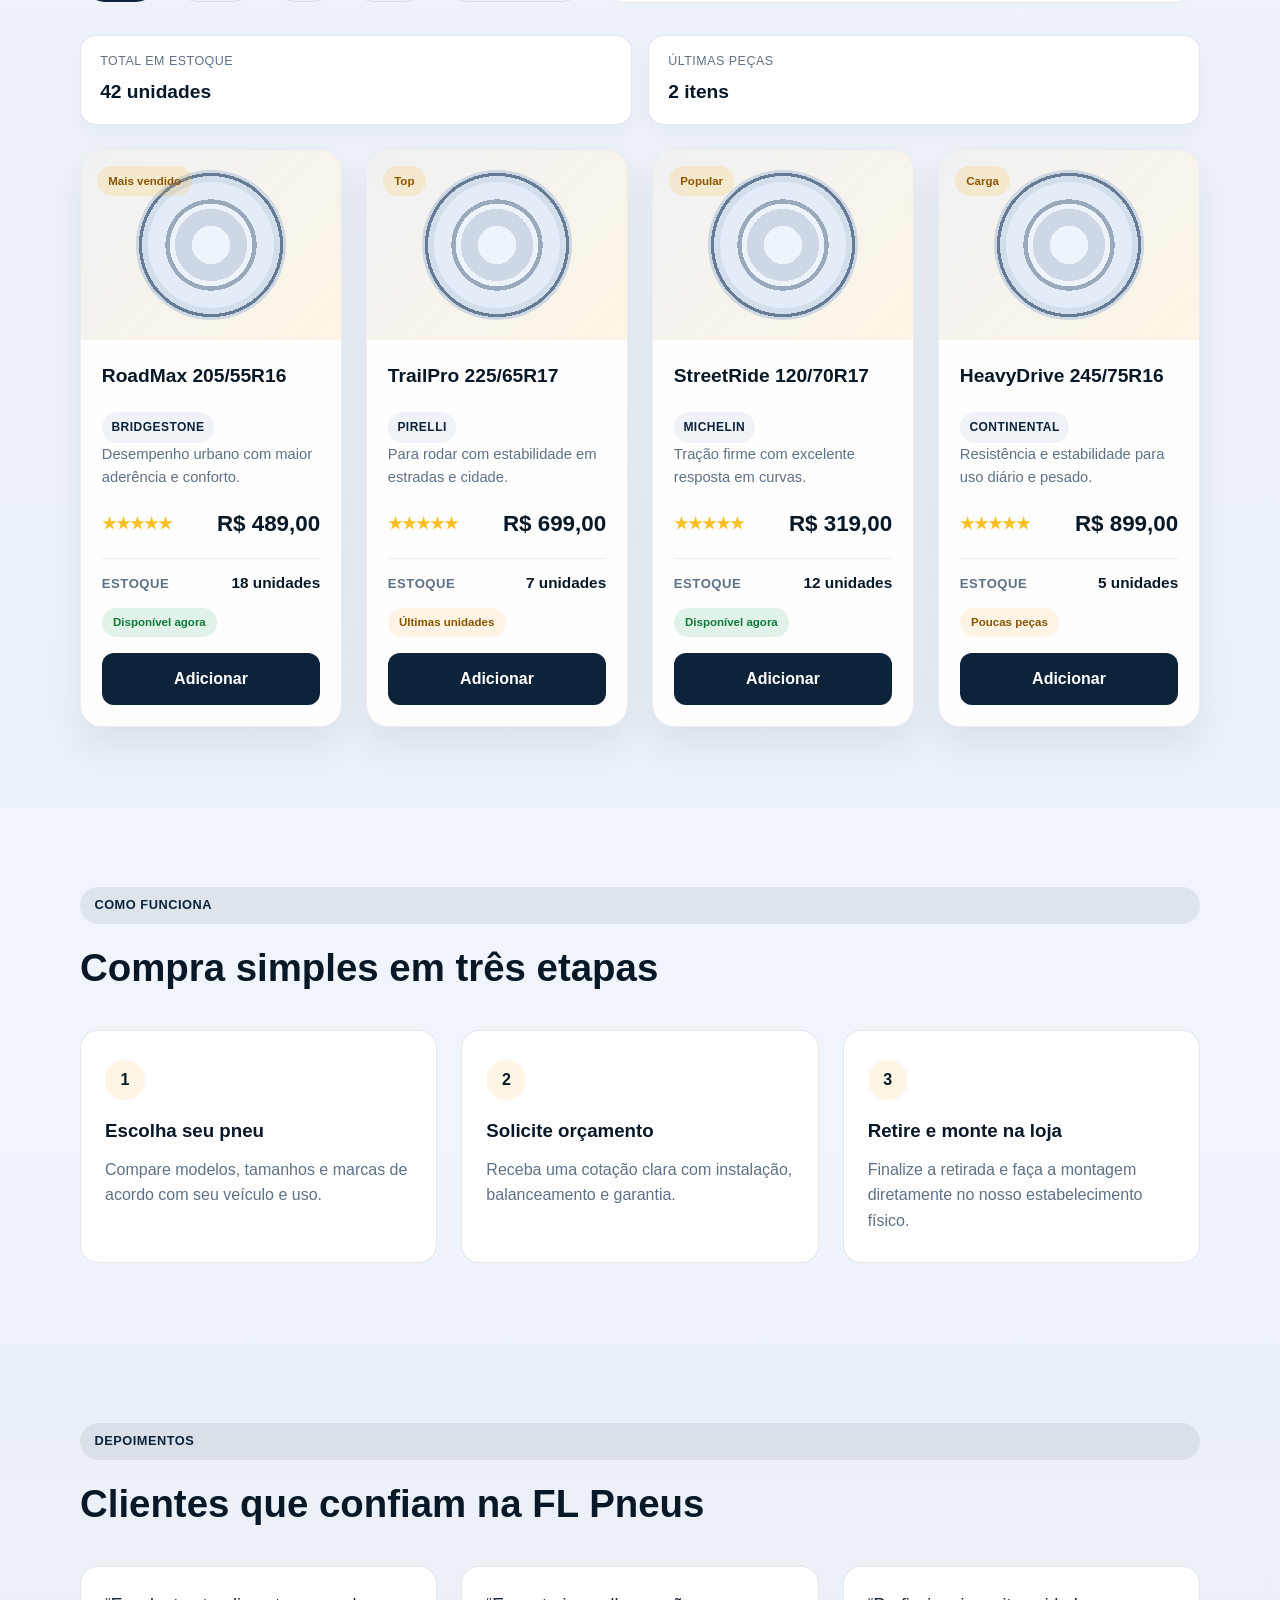
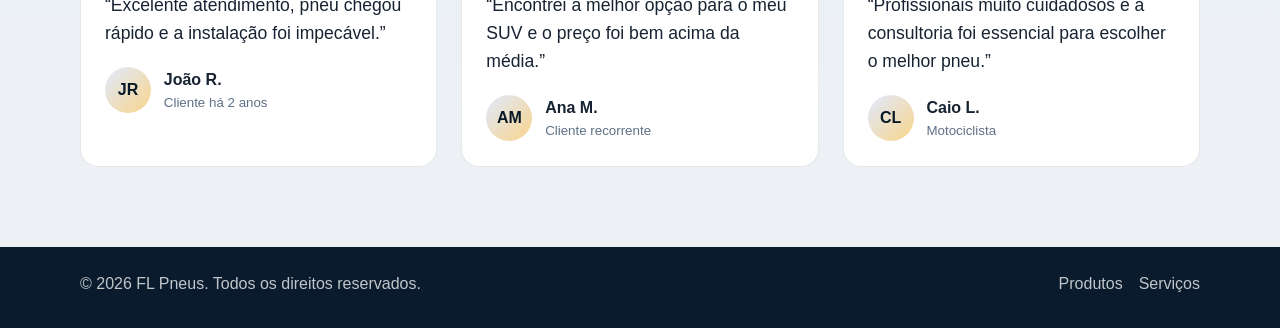
==== commit 0e43f989: "Update daily offer from product catalog" ====
--- a/index.html
+++ b/index.html
@@ -82,8 +82,8 @@
               <div class="tire-ring"></div>
               <div class="hero-card">
                 <small>Oferta do dia</small>
-                <strong>R$ 489</strong>
-                <span>BRIDGESTONE 205/55R16</span>
+                <strong id="dailyOfferPrice">Carregando...</strong>
+                <span id="dailyOfferProduct">Consulte nossos pneus</span>
               </div>
             </div>
           </div>
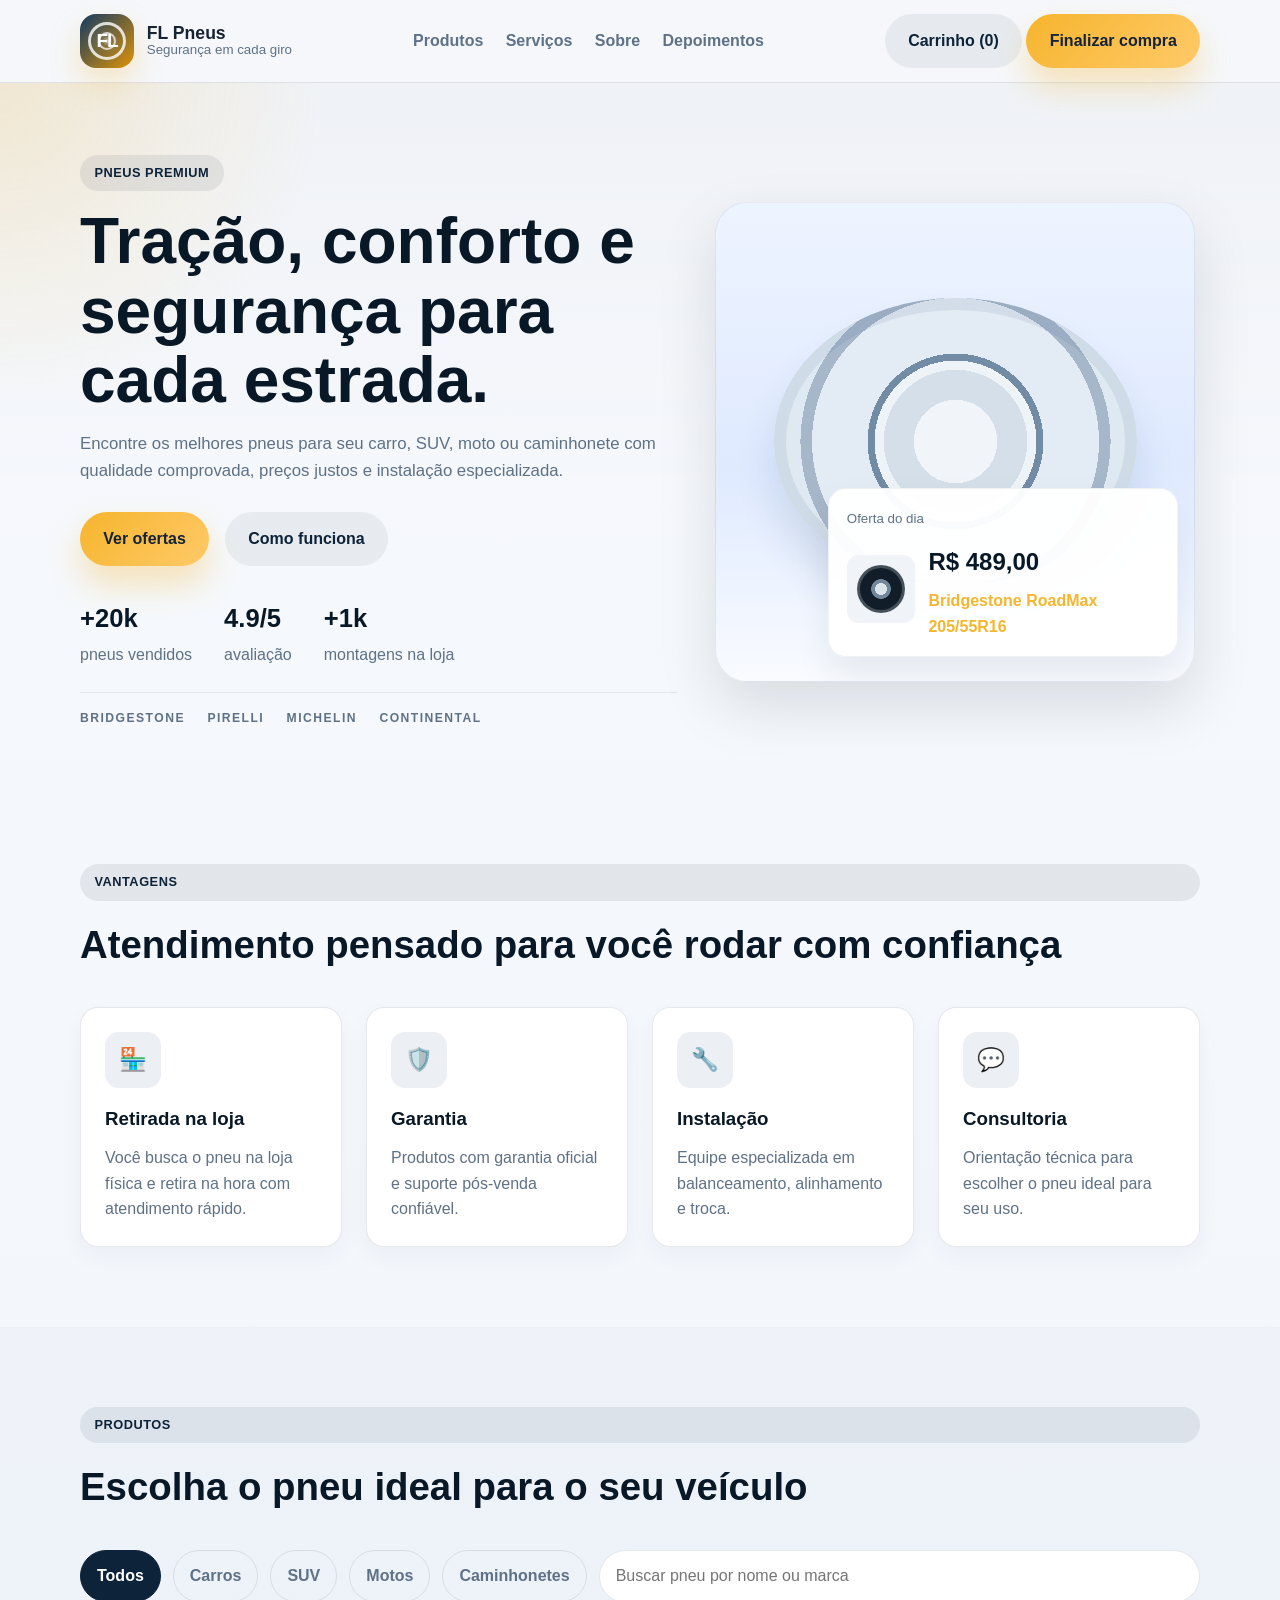
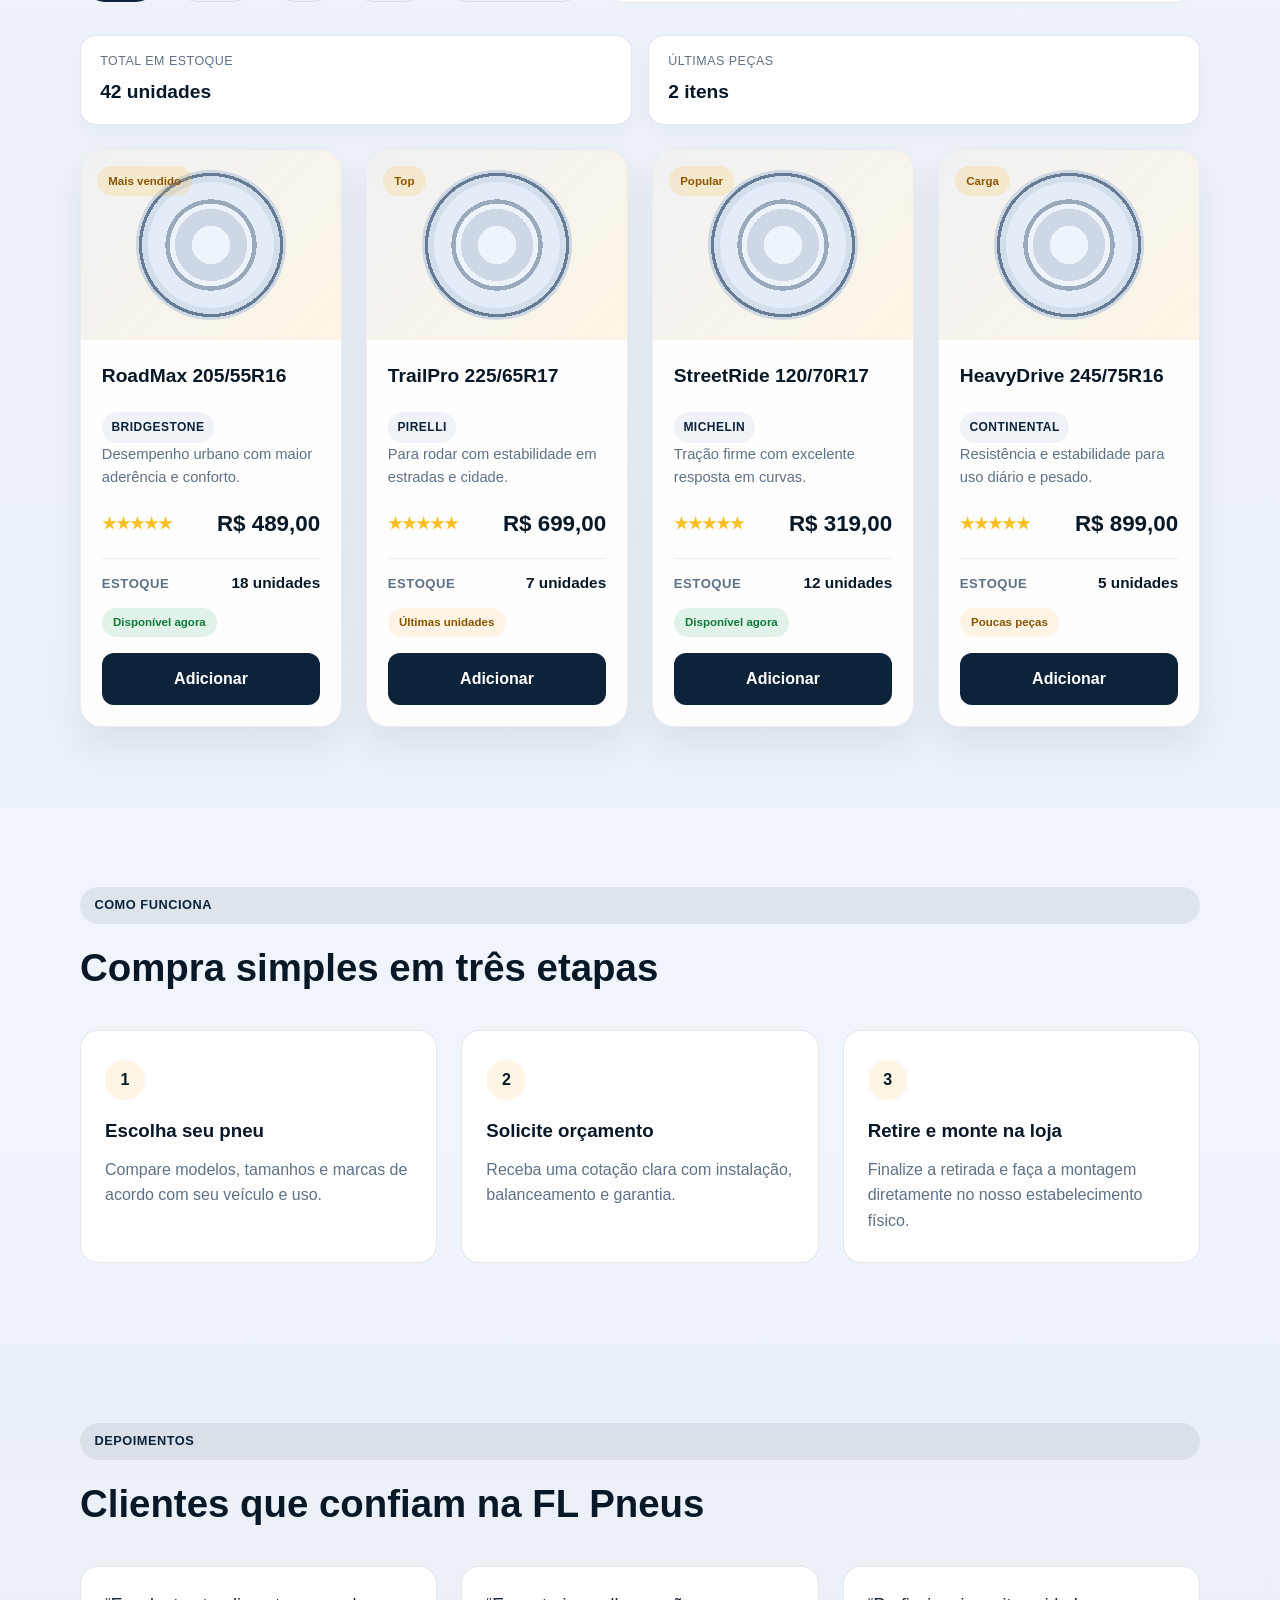
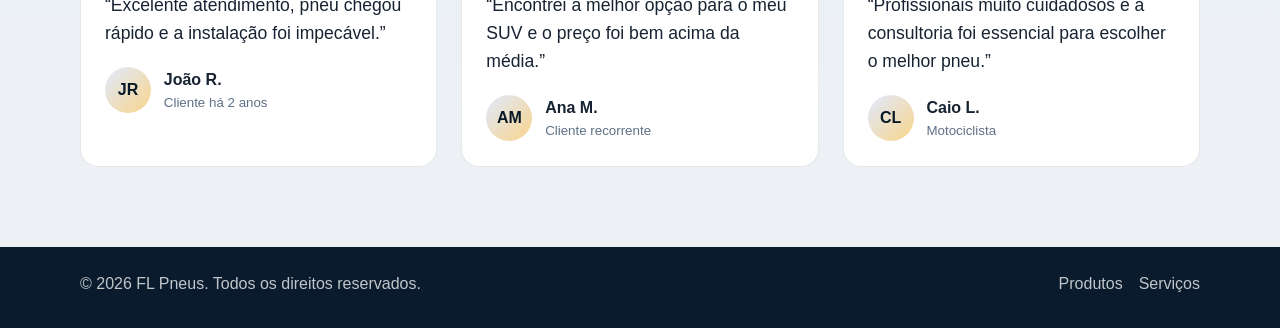
==== commit 4fc77827: "Show tire photo in daily offer" ====
--- a/index.html
+++ b/index.html
@@ -77,13 +77,21 @@
             </div>
           </div>
 
-          <div class="hero-visual" aria-hidden="true">
+          <div class="hero-visual">
             <div class="tire-scene">
               <div class="tire-ring"></div>
               <div class="hero-card">
                 <small>Oferta do dia</small>
-                <strong id="dailyOfferPrice">Carregando...</strong>
-                <span id="dailyOfferProduct">Consulte nossos pneus</span>
+                <div class="hero-offer-row">
+                  <div class="hero-offer-image-wrap">
+                    <img id="dailyOfferImage" class="hero-offer-image" alt="" hidden />
+                    <div id="dailyOfferFallback" class="hero-offer-fallback" aria-hidden="true"></div>
+                  </div>
+                  <div class="hero-offer-details">
+                    <strong id="dailyOfferPrice">Carregando...</strong>
+                    <span id="dailyOfferProduct">Consulte nossos pneus</span>
+                  </div>
+                </div>
               </div>
             </div>
           </div>
--- a/styles.css
+++ b/styles.css
@@ -308,7 +308,7 @@
   padding: 1rem 1.1rem;
   border-radius: 18px;
   box-shadow: var(--shadow-soft);
-  min-width: 220px;
+  width: min(350px, calc(100% - 2rem));
   border: 1px solid rgba(13, 35, 58, 0.06);
 }
 
@@ -316,16 +316,60 @@
   color: var(--muted);
 }
 
-.hero-card strong {
+.hero-offer-row {
+  display: flex;
+  align-items: center;
+  gap: 0.85rem;
+  margin-top: 0.45rem;
+  min-width: 0;
+}
+
+.hero-offer-image-wrap {
+  width: 68px;
+  height: 68px;
+  flex: 0 0 68px;
+  display: grid;
+  place-items: center;
+  border-radius: 12px;
+  background: #f0f4f8;
+  overflow: hidden;
+}
+
+.hero-offer-image {
+  width: 100%;
+  height: 100%;
+  object-fit: contain;
+}
+
+.hero-offer-fallback {
+  width: 48px;
+  height: 48px;
+  border-radius: 50%;
+  background: radial-gradient(circle at center, #dce5ed 0 17%, #73879a 18% 28%, #111d29 30% 69%, #374b5e 70% 77%, #111d29 78% 100%);
+  box-shadow: inset 0 0 0 3px rgba(255, 255, 255, 0.22);
+}
+
+.hero-offer-details {
+  min-width: 0;
+}
+
+.hero-offer-details strong {
   display: block;
   margin: 0.3rem 0 0.45rem;
   font-size: 1.5rem;
   color: var(--primary-strong);
 }
 
-.hero-card span {
+.hero-offer-details span {
+  display: block;
   color: var(--accent);
   font-weight: 700;
+  overflow-wrap: anywhere;
+}
+
+.hero-offer-image[hidden],
+.hero-offer-fallback[hidden] {
+  display: none;
 }
 
 .features,
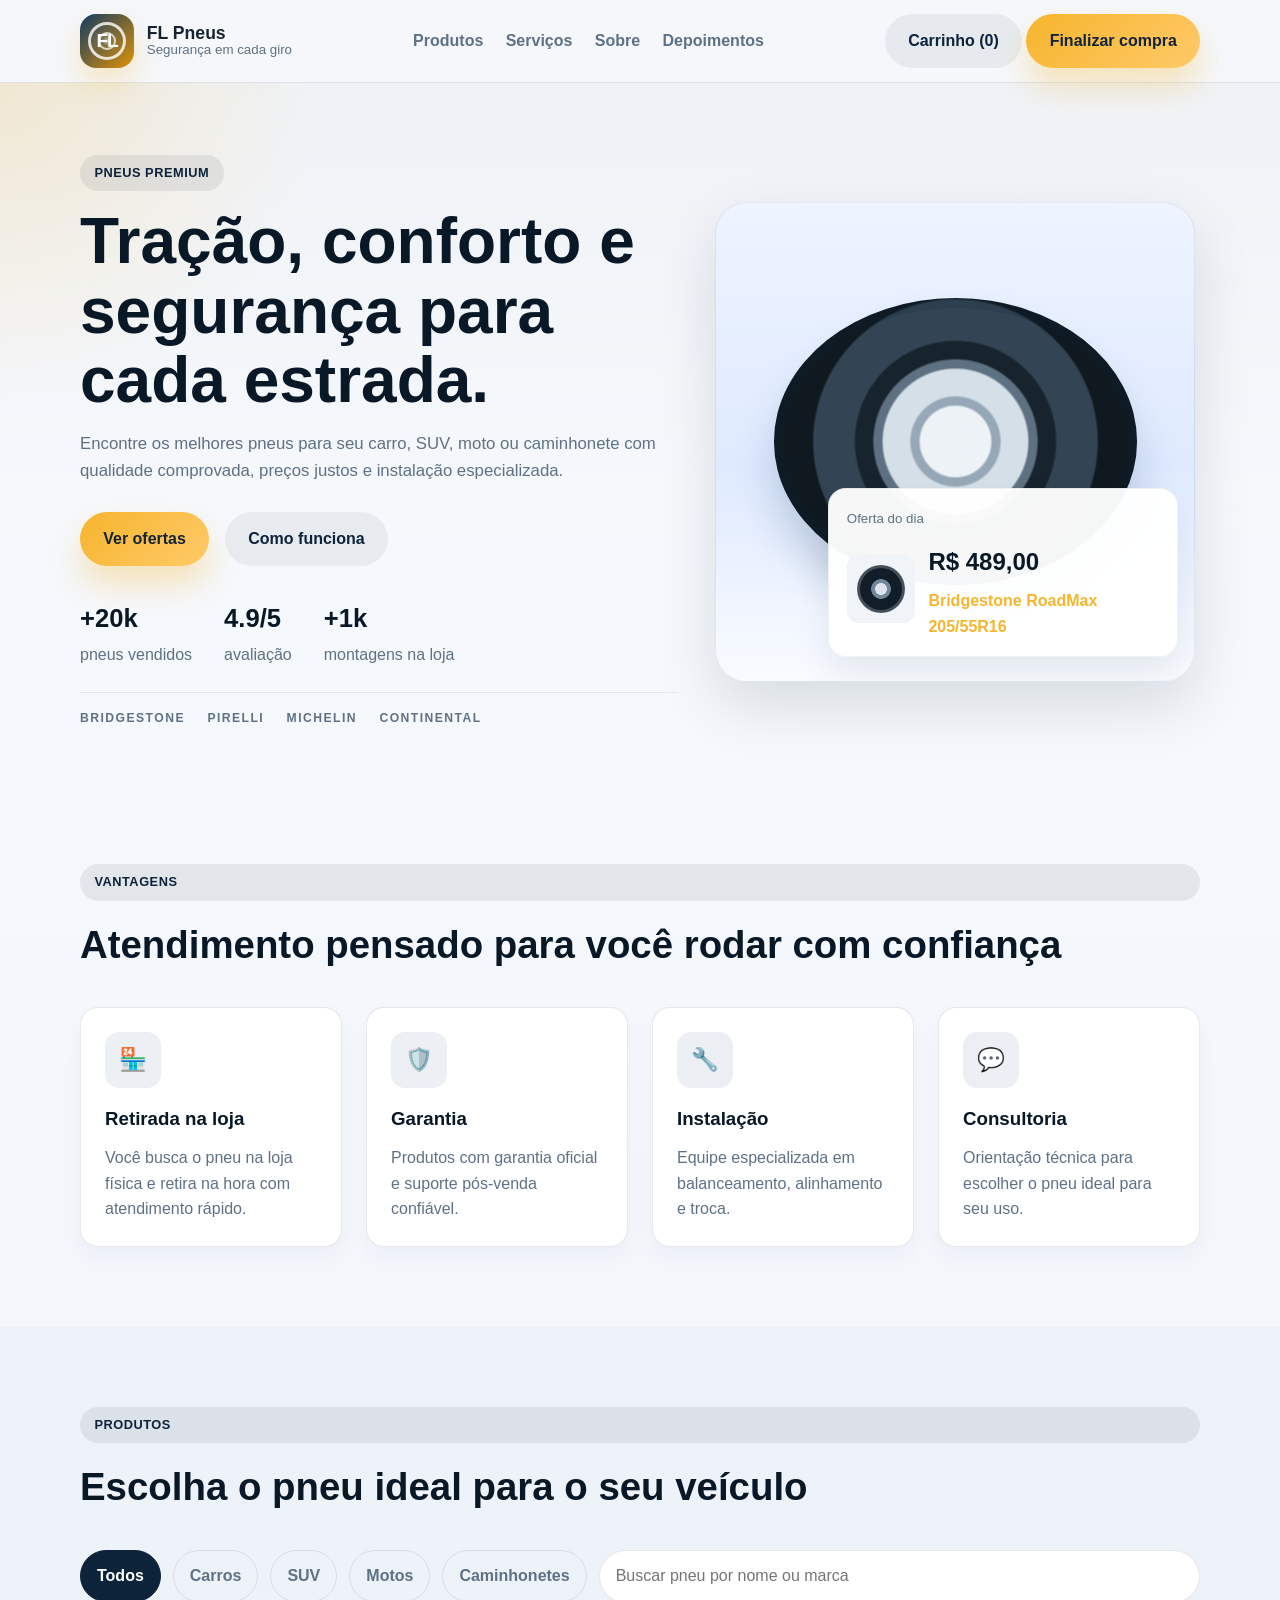
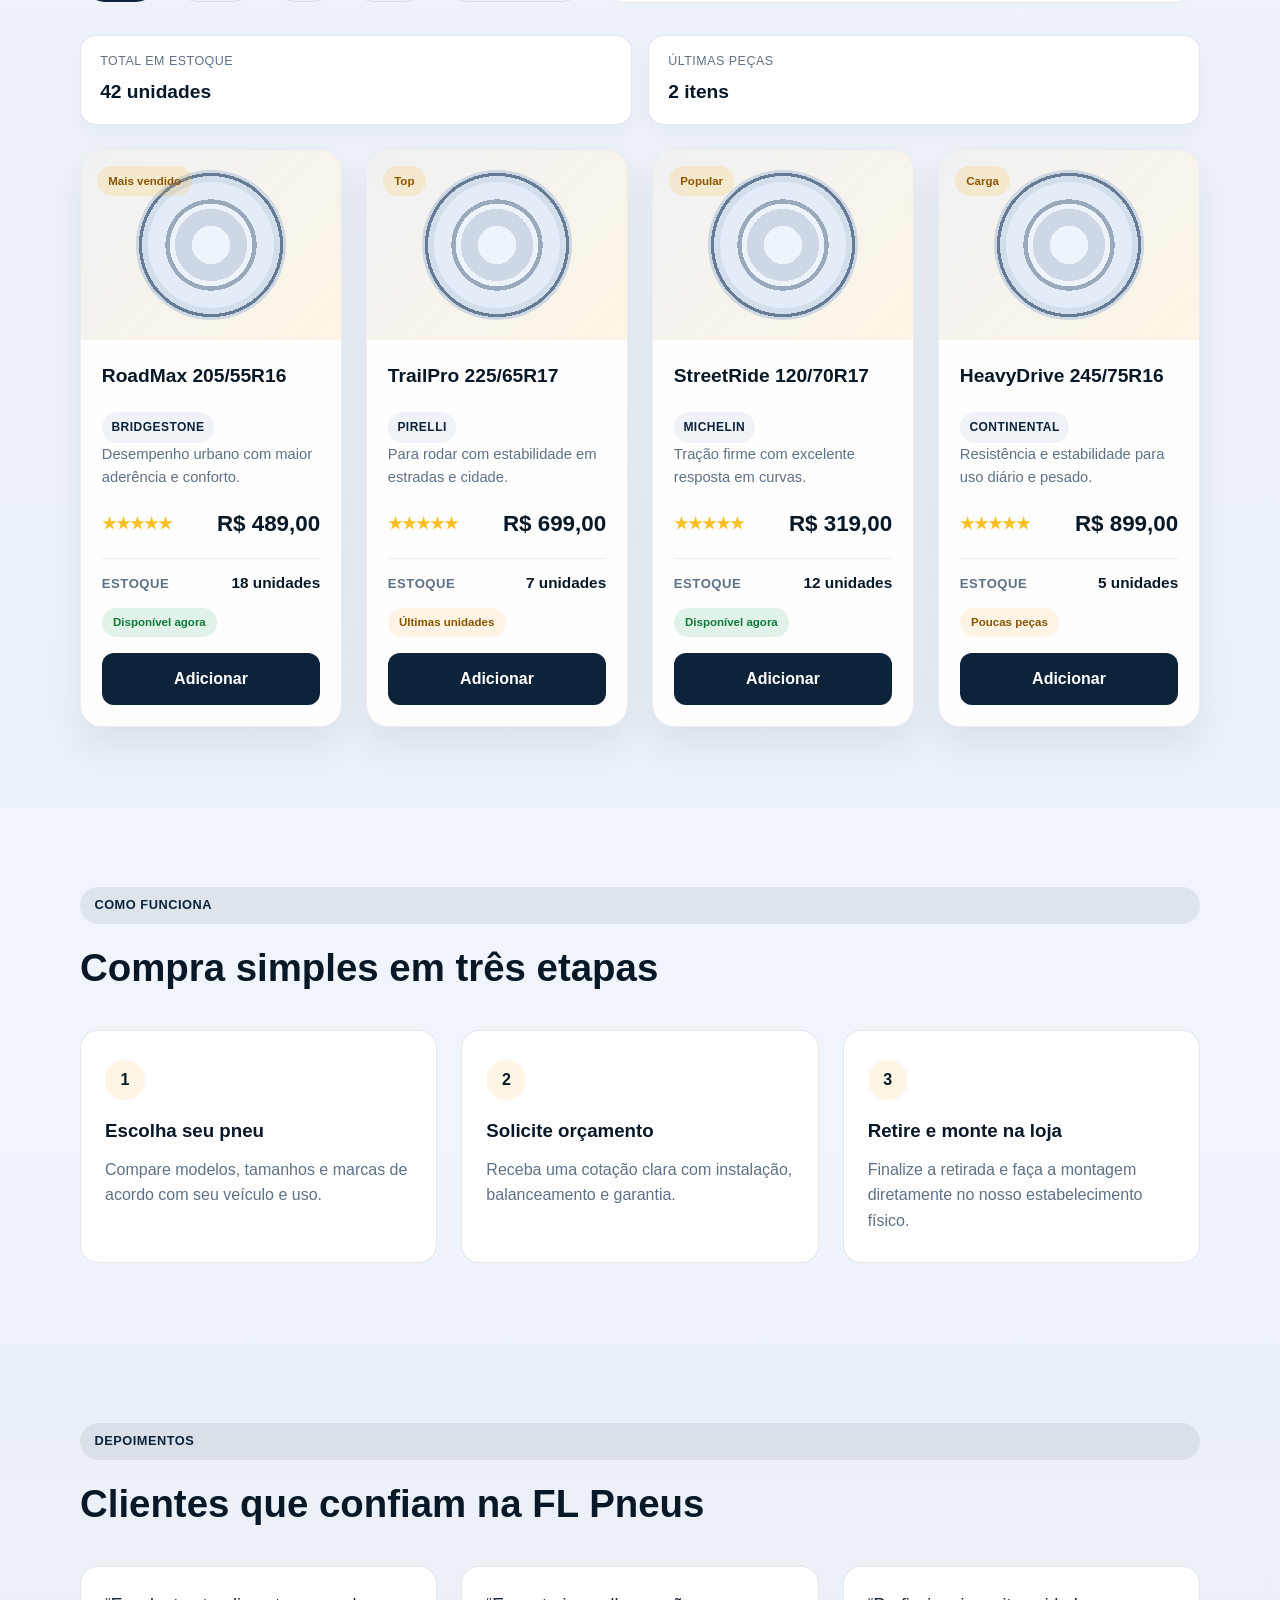
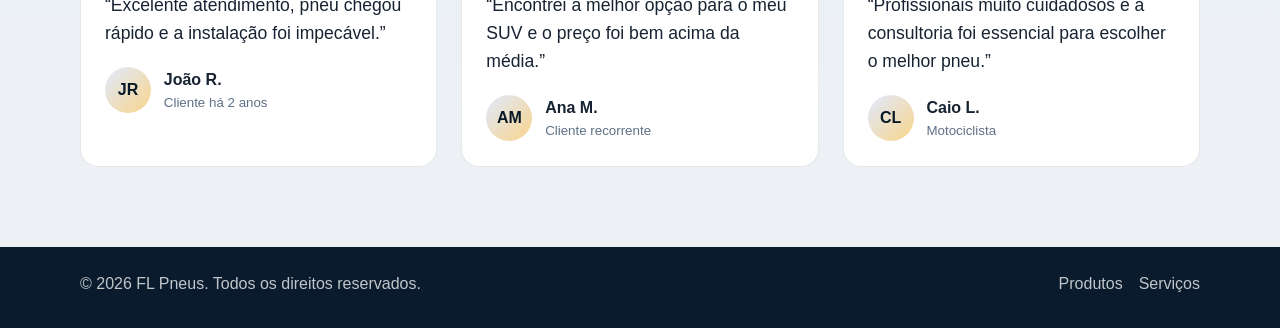
==== commit c28ad094: "Show tire image in daily offer backdrop" ====
--- a/index.html
+++ b/index.html
@@ -80,6 +80,7 @@
           <div class="hero-visual">
             <div class="tire-scene">
               <div class="tire-ring"></div>
+              <img id="dailyOfferBackdrop" class="hero-offer-backdrop" alt="" hidden />
               <div class="hero-card">
                 <small>Oferta do dia</small>
                 <div class="hero-offer-row">
--- a/styles.css
+++ b/styles.css
@@ -296,8 +296,24 @@
   position: absolute;
   inset: 20% 12%;
   border-radius: 50%;
-  background: radial-gradient(circle at center, #f1f5fa 0 18%, #d5dfe9 18% 31%, #eef3f8 31% 35%, #738ca5 35% 38%, #e3ebf4 38% 62%, #a6b7ca 62% 67%, #dfe9f1 67% 100%);
-  box-shadow: inset 0 0 0 12px rgba(13, 59, 102, 0.08), 0 30px 40px rgba(13, 59, 102, 0.12);
+  z-index: 1;
+  background: radial-gradient(circle at center, #edf2f6 0 15%, #96a8b7 16% 19%, #d5dfe7 20% 31%, #5e7182 32% 35%, #17232d 36% 43%, #334554 44% 61%, #101920 62% 100%);
+  box-shadow: inset 0 0 0 10px rgba(13, 35, 58, 0.18), 0 30px 40px rgba(13, 59, 102, 0.2);
+}
+
+.hero-offer-backdrop {
+  position: absolute;
+  inset: 7%;
+  z-index: 1;
+  width: 86%;
+  height: 86%;
+  object-fit: contain;
+  filter: drop-shadow(0 28px 22px rgba(8, 24, 39, 0.22));
+}
+
+.hero-offer-backdrop[hidden],
+.tire-ring[hidden] {
+  display: none;
 }
 
 .hero-card {
@@ -310,6 +326,7 @@
   box-shadow: var(--shadow-soft);
   width: min(350px, calc(100% - 2rem));
   border: 1px solid rgba(13, 35, 58, 0.06);
+  z-index: 2;
 }
 
 .hero-card small {
